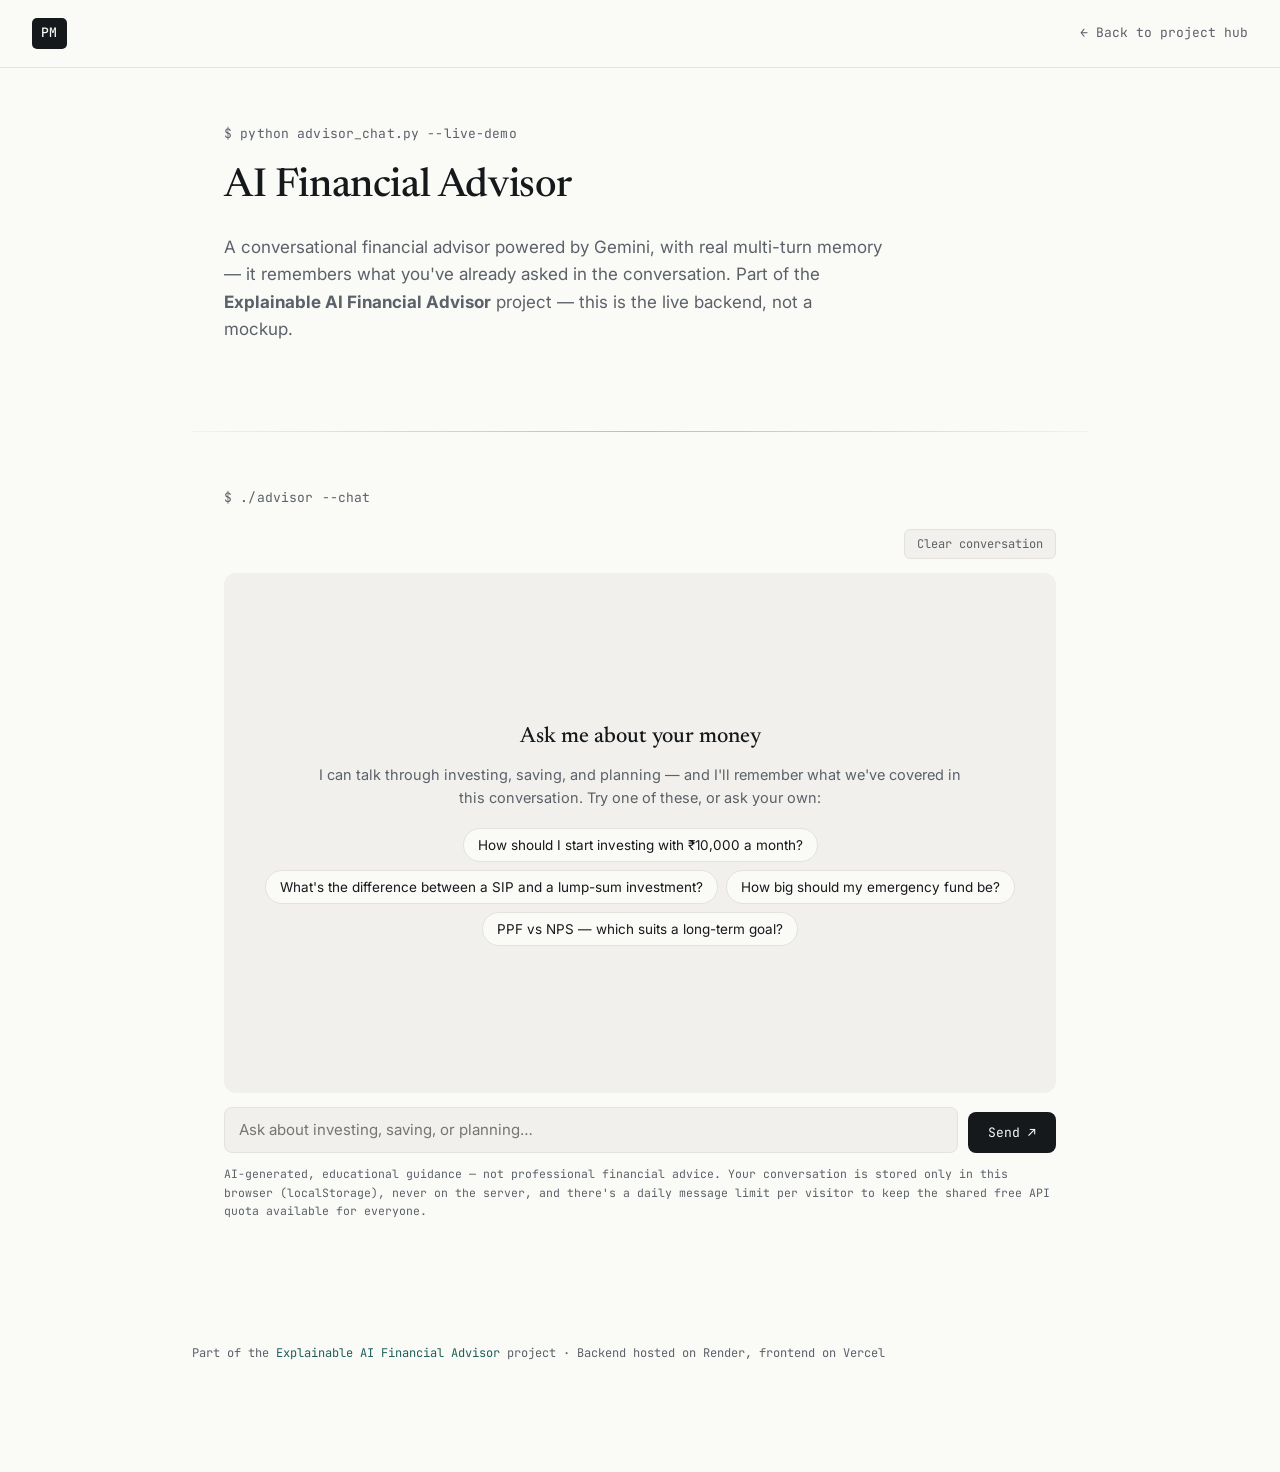
==== chatbot.html @ de6488a3 "Added frontend for Chatbot" ====
<!DOCTYPE html>
<html lang="en">
<head>
<meta charset="UTF-8" />
<meta name="viewport" content="width=device-width, initial-scale=1.0" />
<title>AI Financial Advisor — Piyush Mhatre</title>
<meta name="description" content="Live demo: a Gemini-powered financial advisor chatbot with multi-turn memory. Part of the Explainable AI Financial Advisor project." />
<link rel="icon" href="data:,">
<link rel="preconnect" href="https://fonts.googleapis.com">
<link rel="preconnect" href="https://fonts.gstatic.com" crossorigin>
<link href="https://fonts.googleapis.com/css2?family=Newsreader:ital,opsz,wght@0,6..72,400;0,6..72,500;0,6..72,600;1,6..72,400&family=Inter:wght@400;500;600&family=JetBrains+Mono:wght@400;500&display=swap" rel="stylesheet">
<link rel="stylesheet" href="styles.css" />
<link rel="stylesheet" href="chatbot.css" />
<script src="warmup.js"></script>
</head>
<body>

<header class="site-header">
  <a href="index.html#top" class="site-logo"><span>PM</span></a>
  <nav class="site-nav">
    <a href="project.html">← Back to project hub</a>
  </nav>
</header>

<main class="page chat-page">

  <section class="hero-section" style="padding-top: 56px;">
    <p class="terminal-line terminal-label">$ python advisor_chat.py --live-demo</p>
    <h1 class="hero-headline" style="font-size: clamp(28px, 4.5vw, 40px);">AI Financial Advisor</h1>
    <p class="hero-intro">
      A conversational financial advisor powered by Gemini, with real multi-turn
      memory — it remembers what you've already asked in the conversation. Part of
      the <strong>Explainable AI Financial Advisor</strong> project — this is the live
      backend, not a mockup.
    </p>
  </section>

  <hr class="divider" />

  <section class="content-section chat-section">
    <p class="terminal-line terminal-label">$ ./advisor --chat</p>

    <div class="chat-status-row">
      <p id="chat-usage" class="chat-usage" aria-live="polite"></p>
      <button type="button" id="chat-clear" class="chat-chip">Clear conversation</button>
    </div>

    <div id="chat-window" class="chat-window" role="log" aria-live="polite" aria-label="Conversation with the AI financial advisor"></div>

    <form id="chat-form" class="chat-form" autocomplete="off">
      <textarea id="chat-input" class="chat-input" rows="1" maxlength="2000"
        placeholder="Ask about investing, saving, or planning…" aria-label="Your message"></textarea>
      <button type="submit" id="chat-send" class="chat-send">Send ↗</button>
    </form>

    <p class="chat-disclaimer">
      AI-generated, educational guidance — not professional financial advice.
      Your conversation is stored only in this browser (localStorage), never on the
      server, and there's a daily message limit per visitor to keep the shared free
      API quota available for everyone.
    </p>
  </section>

</main>

<footer class="site-footer">
  <div class="page">
    <p class="footer-meta">
      Part of the <a href="project.html">Explainable AI Financial Advisor</a> project · Backend hosted on Render, frontend on Vercel
    </p>
  </div>
</footer>

<script src="chatbot.js"></script>

<!-- Vercel Web Analytics -->
<script>
  window.va = window.va || function () {
    (window.vaq = window.vaq || []).push(arguments);
  };
</script>
<script defer src="/_vercel/insights/script.js"></script>
</body>
</html>
---- styles.css ----
/* =====================================================================
   DESIGN TOKENS
   ===================================================================== */
:root {
  /* Colors */
  --color-paper: #FAFAF7;      /* page background */
  --color-ink: #16191C;        /* primary text */
  --color-muted: #5B6169;      /* secondary text — dates, labels, captions */
  --color-accent: #1F5F5B;     /* the one accent color — links, cursor, hover states */
  --color-hairline: #E4E2DC;   /* thin divider lines */
  --color-tag-background: #F1F0EC; /* background behind every skill/tech tag pill */

  /* Skill-tag text colors — one per category */
  --color-tag-language: #2551C9;
  --color-tag-backend: #1F7A4D;
  --color-tag-database: #7C3AED;
  --color-tag-ai: #C2540A;
  --color-tag-core: #A8324D;
  --color-tag-tools: #55606B;

  /* Fonts */
  --font-serif: "Newsreader", Georgia, serif;              /* headings */
  --font-sans: "Inter", -apple-system, BlinkMacSystemFont, sans-serif; /* body text */
  --font-mono: "JetBrains Mono", ui-monospace, monospace;  /* tags, terminal lines, dates */

  /* Layout */
  --content-width: 960px;   /* width of the centered column used by every section */
  --prose-width: 660px;     /* narrower width used just for paragraphs, for comfortable reading */
}

* { box-sizing: border-box; }

/* =====================================================================
   BASE / RESET
   ===================================================================== */
html {
  scroll-behavior: smooth;
  overflow-x: hidden; /* guarantees no horizontal scrollbar can ever appear */
  scrollbar-width: thin;                          /* Firefox scrollbar */
  scrollbar-color: var(--color-hairline) var(--color-paper);
}
@media (prefers-reduced-motion: reduce) {
  html { scroll-behavior: auto; }
}

/* Custom scrollbar for Chrome / Edge / Safari, to match the site palette
   instead of the browser's default grey scrollbar. */
::-webkit-scrollbar { width: 10px; }
::-webkit-scrollbar-track { background: var(--color-paper); }
::-webkit-scrollbar-thumb { background: var(--color-hairline); border-radius: 6px; }
::-webkit-scrollbar-thumb:hover { background: var(--color-accent); }

body {
  margin: 0;
  background: var(--color-paper);
  color: var(--color-ink);
  font-family: var(--font-sans);
  font-size: 16px;
  line-height: 1.6;
  -webkit-font-smoothing: antialiased;
}

a {
  color: var(--color-accent);
  text-decoration: none;
  border-bottom: 1px solid transparent;
  transition: border-color 150ms ease;
}
a:hover, a:focus-visible {
  border-bottom-color: var(--color-accent);
}
a:focus-visible {
  outline: 2px solid var(--color-accent);
  outline-offset: 3px;
  border-radius: 2px;
}

/* Shared centered column — every section's content sits inside one of these */
.page {
  max-width: var(--content-width);
  margin: 0 auto;
  padding: 0 32px;
}

@media (max-width: 640px) {
  .page { padding: 0 20px; }
}

/* =====================================================================
   SITE HEADER (the sticky top bar with the "PM" logo and nav links)
   ===================================================================== */
.site-header {
  position: sticky;
  top: 0;
  z-index: 10;
  display: flex;
  align-items: center;
  justify-content: space-between;
  padding: 18px 32px;
  background: rgba(250, 250, 247, 0.88); /* semi-transparent so the animation blurs through it */
  backdrop-filter: blur(6px);
  border-bottom: 1px solid var(--color-hairline);
  flex-wrap: wrap;
  gap: 10px;
}

.site-logo {
  border: none;
  display: inline-flex;
}
.site-logo span {
  font-family: var(--font-mono);
  font-weight: 500;
  font-size: 13px;
  letter-spacing: 0.02em;
  color: var(--color-paper);
  background: var(--color-ink);
  padding: 5px 9px;
  border-radius: 5px;
  transition: background 150ms ease;
}
.site-logo:hover span { background: var(--color-accent); }

.site-nav {
  display: flex;
  flex-wrap: wrap;
}
.site-nav a {
  font-family: var(--font-mono);
  font-size: 13px;
  color: var(--color-muted);
  border: none;
  margin-left: 22px;
}
.site-nav a:first-child { margin-left: 0; }
.site-nav a:hover { color: var(--color-ink); border-bottom-color: var(--color-ink); }

@media (max-width: 640px) {
  .site-header { padding: 14px 20px; }
}

/* =====================================================================
   ANIMATED CONTENT REGION
   This wrapper holds everything between the header and the footer.
   `position: relative` makes it the positioning anchor for the dot-wave
   canvas inside it (see .dot-wave below and script.js). Because the
   canvas is sized to THIS element rather than the browser viewport, the
   animation naturally starts right after the header and ends exactly
   where this wrapper ends — i.e. right before the footer.
   ===================================================================== */
.animated-content {
  position: relative;
}

.dot-wave {
  position: absolute;
  inset: 0;
  pointer-events: none;
  z-index: -1;
}

/* =====================================================================
   TERMINAL-LINE MOTIF
   The small "$ cat about.md" style lines at the top of every section,
   plus the "~/piyush $ whoami_" line in the hero. Two ways this is used:
     1. Hero version — built from separate spans so each part can have
        its own color: .terminal-user / .terminal-separator /
        .terminal-command / .terminal-cursor
     2. Section-label version — just add .terminal-label to a
        .terminal-line and put the plain text straight inside it
        (e.g. "$ cat about.md"), no spans needed.
   ===================================================================== */
.terminal-line {
  font-family: var(--font-mono);
  font-size: 13px;
  letter-spacing: 0.01em;
  margin: 0 0 20px 0;
}
.terminal-label {
  color: var(--color-muted);
}
.terminal-user {
  color: var(--color-muted);
}
.terminal-separator {
  color: var(--color-accent);
  font-weight: 500;
}
.terminal-command {
  color: var(--color-ink);
}
.terminal-cursor {
  color: var(--color-accent);
  animation: cursor-blink 1.1s step-end infinite;
}
@keyframes cursor-blink {
  0%, 45% { opacity: 1; }
  50%, 100% { opacity: 0; }
}
@media (prefers-reduced-motion: reduce) {
  .terminal-cursor { animation: none; opacity: 1; }
}

/* A thin gradient divider line between sections (fades grey → accent → grey) */
.divider {
  border: none;
  height: 1px;
  max-width: var(--content-width);
  margin: 0 auto;
  background: linear-gradient(90deg, var(--color-hairline) 0%, var(--color-accent) 50%, var(--color-hairline) 100%);
  opacity: 0.35;
}

/* =====================================================================
   HERO SECTION (name, headline, intro paragraph, social links)
   ===================================================================== */
.hero-section {
  max-width: var(--content-width);
  margin: 0 auto;
  padding: 96px 32px 56px 32px;
  border-radius: 16px;
  transition: background-color 500ms ease, backdrop-filter 500ms ease, box-shadow 500ms ease;
}
/* On hover (or keyboard focus inside it), the section becomes a solid
   "card" over the dot-wave animation so the text is easy to read instead
   of competing with the moving background. Fades back to fully
   transparent the moment the pointer/focus leaves. */
.hero-section:hover,
.hero-section:focus-within {
  background-color: rgba(250, 250, 247, 0.95);
  backdrop-filter: blur(3px);
  box-shadow: 0 1px 32px rgba(22, 25, 28, 0.05);
}
.hero-headline {
  font-family: var(--font-serif);
  font-weight: 500;
  font-size: clamp(34px, 5.5vw, 56px);
  line-height: 1.14;
  margin: 0 0 24px 0;
  color: var(--color-ink);
  letter-spacing: -0.01em;
}
.hero-intro {
  font-size: 17px;
  color: var(--color-muted);
  max-width: var(--prose-width);
  margin: 0 0 32px 0;
}
.hero-social {
  display: flex;
  gap: 24px;
  flex-wrap: wrap;
}
.hero-social a {
  font-family: var(--font-mono);
  font-size: 13px;
}

@media (max-width: 640px) {
  .hero-section { padding: 64px 20px 40px 20px; }
  .hero-social { gap: 16px; }
}

/* =====================================================================
   GENERIC CONTENT SECTIONS (About, Skills, Projects, Experience)
   Each is a <section class="content-section"> whose inner content sits
   at the same --content-width as everything else.
   ===================================================================== */
.content-section {
  max-width: var(--content-width);
  margin: 0 auto;
  padding: 56px 32px;
  border-radius: 16px;
  transition: background-color 500ms ease, backdrop-filter 500ms ease, box-shadow 500ms ease;
}
/* Same "becomes a readable card on hover/focus" treatment as the hero —
   applies to the whole About / Skills / Projects / Experience section. */
.content-section:hover,
.content-section:focus-within {
  background-color: rgba(250, 250, 247, 0.95);
  backdrop-filter: blur(3px);
  box-shadow: 0 1px 32px rgba(22, 25, 28, 0.05);
}
@media (max-width: 640px) {
  .content-section { padding: 40px 20px; }
}

.section-text {
  font-size: 16px;
  max-width: var(--prose-width);
  margin: 0 0 18px 0;
  color: var(--color-ink);
}

/* =====================================================================
   SKILLS
   .skill-category = one group (Languages, Web/Backend, Database...)
   .skill-category-name = the small grey uppercase label above the tags
   ===================================================================== */
.skill-category {
  margin-bottom: 22px;
}
.skill-category-name {
  display: block;
  font-family: var(--font-mono);
  font-size: 12px;
  color: var(--color-muted);
  margin-bottom: 10px;
  text-transform: uppercase;
  letter-spacing: 0.04em;
}

/* =====================================================================
   SKILL / TECH TAGS
   The small colored-rectangle pills, styled after LeetCode's topic tags.
   Used in two places: the Skills section, and inside every project card.
   .tag-row     = the flex-wrap row that holds a group of pills
   .skill-tag   = shared pill shape/padding/background
   .skill-tag-* = text color per category (see --color-tag-* variables above)
   ===================================================================== */
.tag-row {
  display: flex;
  flex-wrap: wrap;
  gap: 8px;
}
.skill-tag {
  font-family: var(--font-mono);
  font-size: 12.5px;
  padding: 4px 10px;
  border-radius: 6px;
  background: var(--color-tag-background);
  white-space: nowrap;
  transition: background 150ms ease;
}
.project-card:hover .skill-tag,
#skills .skill-tag:hover {
  background: #ECEBE5;
}
.skill-tag-language { color: var(--color-tag-language); }
.skill-tag-backend  { color: var(--color-tag-backend); }
.skill-tag-database { color: var(--color-tag-database); }
.skill-tag-ai        { color: var(--color-tag-ai); }
.skill-tag-core      { color: var(--color-tag-core); }
.skill-tag-tools     { color: var(--color-tag-tools); }

/* =====================================================================
   PROJECT CARDS
   On hover: faint accent tint, nudges right 2px, thin accent bar fades
   in on the left edge (the ::before pseudo-element below).
   ===================================================================== */
.project-card {
  padding: 28px 20px;
  margin: 0 -20px;
  border-top: 1px solid var(--color-hairline);
  border-radius: 8px;
  transition: background-color 500ms ease, backdrop-filter 500ms ease, transform 200ms ease, box-shadow 500ms ease;
  position: relative;
}
.project-card:first-of-type { border-top: none; padding-top: 8px; }
.project-card::before {
  /* the thin accent-colored bar on the left edge, hidden until hover */
  content: "";
  position: absolute;
  left: 0;
  top: 28px;
  bottom: 28px;
  width: 2px;
  background: var(--color-accent);
  border-radius: 2px;
  opacity: 0;
  transition: opacity 200ms ease;
}
.project-card:first-of-type::before { top: 8px; }
/* Hovering (or tabbing into) a specific card lifts IT above the dot-wave
   with its own solid backdrop — readable on its own, independent of
   whether the rest of the Projects section is also currently hovered. */
.project-card:hover,
.project-card:focus-within {
  background-color: rgba(250, 250, 247, 0.97);
  backdrop-filter: blur(3px);
  box-shadow: 0 1px 20px rgba(22, 25, 28, 0.06);
  transform: translateX(2px);
}
.project-card:hover::before,
.project-card:focus-within::before {
  opacity: 0.5;
}

.project-meta {
  /* "YEAR 4 · PUBLISHED — IEEE CONIT 2025" line above each title */
  font-family: var(--font-mono);
  font-size: 11.5px;
  color: var(--color-muted);
  letter-spacing: 0.04em;
  margin: 0 0 8px 0;
}
.project-title {
  font-family: var(--font-serif);
  font-size: 24px;
  font-weight: 500;
  margin: 0 0 12px 0;
}
.project-description {
  color: var(--color-ink);
  font-size: 15.5px;
  max-width: var(--prose-width);
  margin: 0 0 16px 0;
}
.project-links {
  /* row holding "View on GitHub ↗" and the "Live demo coming soon" note */
  margin-top: 16px;
  display: flex;
  align-items: center;
  gap: 16px;
  flex-wrap: wrap;
}
.project-links a {
  font-family: var(--font-mono);
  font-size: 13px;
}
.project-note {
  font-family: var(--font-mono);
  font-size: 12px;
  color: var(--color-muted);
  font-style: italic;
}

/* =====================================================================
   EXPERIENCE
   .experience-header = the top row (company + role on the left,
   dates on the right, laid out with space-between)
   ===================================================================== */
.experience-header {
  display: flex;
  justify-content: space-between;
  align-items: baseline;
  gap: 16px;
  flex-wrap: wrap;
  margin-bottom: 12px;
}
.experience-company {
  font-family: var(--font-serif);
  font-size: 20px;
  font-weight: 500;
  margin: 0;
}
.experience-role {
  font-size: 14px;
  color: var(--color-muted);
  margin: 4px 0 0 0;
}
.experience-date {
  font-family: var(--font-mono);
  font-size: 12.5px;
  color: var(--color-muted);
  white-space: nowrap;
}
.experience-summary {
  font-size: 15px;
  color: var(--color-ink);
  max-width: var(--prose-width);
}

@media (max-width: 640px) {
  .experience-header { flex-direction: column; align-items: flex-start; }
}

/* =====================================================================
   SITE FOOTER (contact section — lives outside .animated-content)
   ===================================================================== */
.site-footer {
  padding: 56px 0 96px 0;
}
.footer-title {
  font-family: var(--font-serif);
  font-weight: 500;
  font-size: 34px;
  margin: 0 0 24px 0;
}
.footer-links {
  display: flex;
  gap: 24px;
  flex-wrap: wrap;
  margin-bottom: 32px;
}
.footer-links a {
  font-family: var(--font-mono);
  font-size: 14px;
}
.footer-meta {
  font-family: var(--font-mono);
  font-size: 12px;
  color: var(--color-muted);
}

/* =====================================================================
   SCROLL-REVEAL ANIMATION
   Any element with class="reveal" starts invisible/shifted down; script.js
   uses an IntersectionObserver to add "reveal-visible" the first time it
   scrolls into view, which triggers this fade+rise transition.
   ===================================================================== */
.reveal {
  opacity: 0;
  transform: translateY(10px);
  transition: opacity 500ms ease, transform 500ms ease;
}
.reveal-visible {
  opacity: 1;
  transform: translateY(0);
}
@media (prefers-reduced-motion: reduce) {
  .reveal {
    opacity: 1;
    transform: none;
    transition: none;
  }
}
---- chatbot.css ----
/* =====================================================================
   CHATBOT PAGE — extra styles on top of the portfolio's styles.css.
   Reuses the same design tokens (--color-*, --font-*) and the same
   chip-button pattern as gold.css / finplan.css.
   ===================================================================== */

/* ===== STATUS ROW (remaining messages + clear button) ===== */
.chat-status-row {
  display: flex;
  align-items: center;
  justify-content: space-between;
  flex-wrap: wrap;
  gap: 10px;
  margin-bottom: 14px;
}
.chat-usage {
  font-family: var(--font-mono);
  font-size: 12px;
  color: var(--color-muted);
  margin: 0;
  min-height: 1.2em;
}
.chat-chip {
  font-family: var(--font-mono);
  font-size: 12px;
  color: var(--color-muted);
  background: var(--color-tag-background);
  border: 1px solid var(--color-hairline);
  border-radius: 6px;
  padding: 6px 12px;
  cursor: pointer;
  transition: background 150ms ease, color 150ms ease, border-color 150ms ease;
  white-space: nowrap;
}
.chat-chip:hover {
  border-color: var(--color-accent);
  color: var(--color-ink);
}
.chat-chip:disabled {
  opacity: 0.5;
  cursor: not-allowed;
}

/* ===== CHAT WINDOW ===== */
.chat-window {
  display: flex;
  flex-direction: column;
  gap: 14px;
  height: 520px;
  overflow-y: auto;
  background: var(--color-tag-background);
  border-radius: 12px;
  padding: 20px;
}

.chat-msg {
  max-width: 82%;
  padding: 12px 16px;
  border-radius: 12px;
  font-size: 15px;
  line-height: 1.65;
  overflow-wrap: anywhere;
}
.chat-msg-user {
  align-self: flex-end;
  background: var(--color-ink);
  color: var(--color-paper);
  border-bottom-right-radius: 4px;
  white-space: pre-wrap;
}
.chat-msg-assistant {
  align-self: flex-start;
  background: var(--color-paper);
  color: var(--color-ink);
  border: 1px solid var(--color-hairline);
  border-bottom-left-radius: 4px;
}
.chat-msg-assistant p { margin: 0; }
.chat-msg-assistant p + p,
.chat-msg-assistant p + ul,
.chat-msg-assistant ul + p { margin-top: 10px; }
.chat-msg-assistant ul {
  margin: 0;
  padding-left: 20px;
}
.chat-msg-assistant li + li { margin-top: 4px; }

/* Small centered system lines: errors, "limit reached", etc. — never
   saved to the stored conversation. */
.chat-note {
  align-self: center;
  font-family: var(--font-mono);
  font-size: 12px;
  color: var(--color-muted);
  text-align: center;
  max-width: 90%;
}
.chat-note.is-error { color: #A8324D; }

/* ===== EMPTY STATE (greeting + suggested prompts) ===== */
.chat-empty {
  margin: auto 0;
  text-align: center;
  padding: 8px;
}
.chat-empty-title {
  font-family: var(--font-serif);
  font-size: 22px;
  font-weight: 500;
  margin: 0 0 8px 0;
  color: var(--color-ink);
}
.chat-empty-text {
  font-size: 14.5px;
  color: var(--color-muted);
  max-width: var(--prose-width);
  margin: 0 auto 18px auto;
}
.chat-suggestions {
  display: flex;
  flex-wrap: wrap;
  justify-content: center;
  gap: 8px;
}
.chat-suggestion {
  font-family: var(--font-sans);
  font-size: 13.5px;
  color: var(--color-ink);
  background: var(--color-paper);
  border: 1px solid var(--color-hairline);
  border-radius: 999px;
  padding: 8px 14px;
  cursor: pointer;
  text-align: left;
  transition: border-color 150ms ease, color 150ms ease;
}
.chat-suggestion:hover {
  border-color: var(--color-accent);
  color: var(--color-accent);
}

/* ===== TYPING INDICATOR ===== */
.chat-typing {
  display: inline-flex;
  align-items: center;
  gap: 5px;
}
.chat-typing-dot {
  width: 6px;
  height: 6px;
  border-radius: 50%;
  background: var(--color-muted);
  animation: chat-dot-bounce 1.2s ease-in-out infinite;
}
.chat-typing-dot:nth-child(2) { animation-delay: 0.15s; }
.chat-typing-dot:nth-child(3) { animation-delay: 0.3s; }
.chat-typing-label {
  margin-left: 6px;
  font-family: var(--font-mono);
  font-size: 12px;
  color: var(--color-muted);
}
@keyframes chat-dot-bounce {
  0%, 60%, 100% { opacity: 0.3; transform: translateY(0); }
  30% { opacity: 1; transform: translateY(-3px); }
}
@media (prefers-reduced-motion: reduce) {
  .chat-typing-dot { animation: none; opacity: 0.7; }
}

/* ===== INPUT ROW ===== */
.chat-form {
  display: flex;
  align-items: flex-end;
  gap: 10px;
  margin-top: 14px;
}
.chat-input {
  flex: 1;
  font-family: var(--font-sans);
  font-size: 15px;
  line-height: 1.5;
  color: var(--color-ink);
  background: var(--color-tag-background);
  border: 1px solid var(--color-hairline);
  border-radius: 8px;
  padding: 11px 14px;
  resize: none;
  max-height: 160px;
  transition: border-color 150ms ease, background 150ms ease;
}
.chat-input:focus {
  outline: none;
  border-color: var(--color-accent);
  background: var(--color-paper);
}
.chat-input:disabled {
  opacity: 0.6;
  cursor: not-allowed;
}
.chat-send {
  font-family: var(--font-mono);
  font-size: 13px;
  color: var(--color-paper);
  background: var(--color-ink);
  border: none;
  border-radius: 8px;
  padding: 12px 20px;
  cursor: pointer;
  transition: background 150ms ease;
}
.chat-send:hover { background: var(--color-accent); }
.chat-send:disabled { opacity: 0.5; cursor: not-allowed; }

.chat-disclaimer {
  font-family: var(--font-mono);
  font-size: 11.5px;
  color: var(--color-muted);
  margin: 12px 0 0 0;
  max-width: var(--content-width);
}

@media (max-width: 640px) {
  .chat-window { height: 420px; padding: 14px; }
  .chat-msg { max-width: 92%; }
}
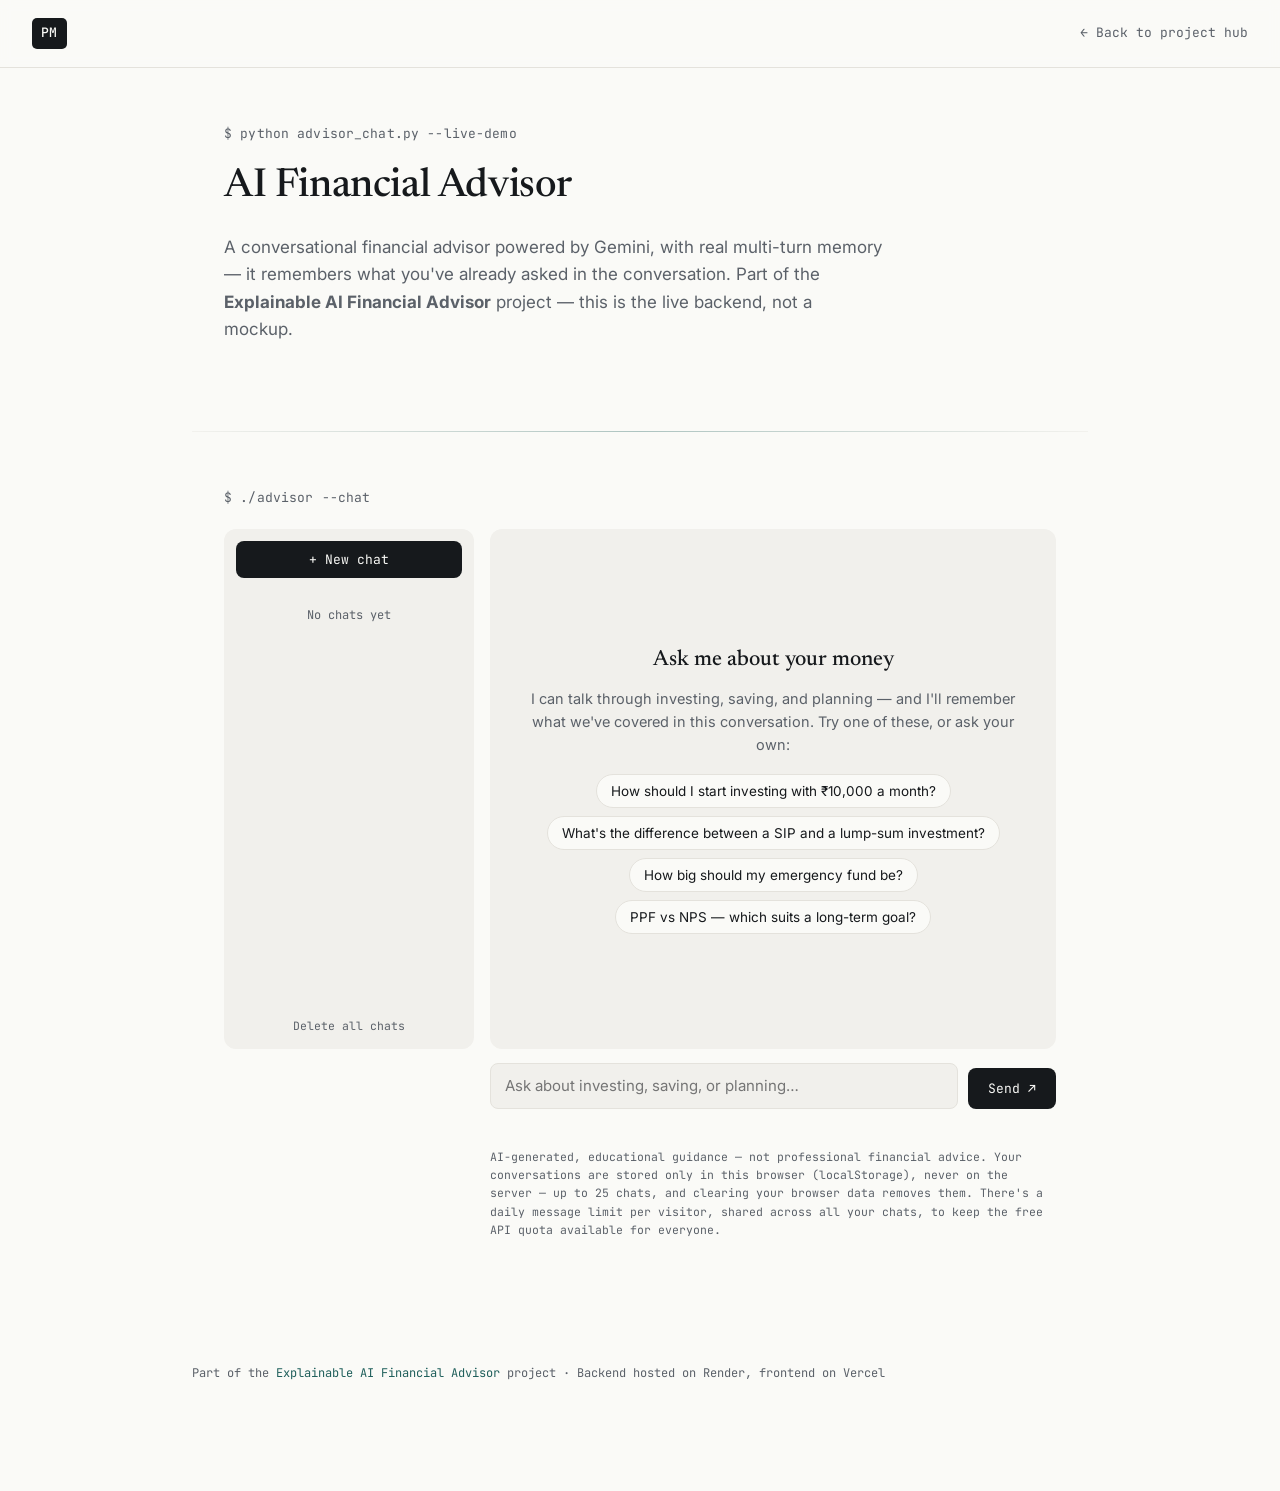
==== commit 00031a1e: "Made changes for Chatbot html for chats" ====
--- a/chatbot.html
+++ b/chatbot.html
@@ -40,25 +40,38 @@
   <section class="content-section chat-section">
     <p class="terminal-line terminal-label">$ ./advisor --chat</p>
 
-    <div class="chat-status-row">
-      <p id="chat-usage" class="chat-usage" aria-live="polite"></p>
-      <button type="button" id="chat-clear" class="chat-chip">Clear conversation</button>
+    <button type="button" id="chat-sidebar-toggle" class="chat-chip chat-sidebar-toggle" aria-expanded="false" aria-controls="chat-sidebar">☰ Chats</button>
+
+    <div id="chat-layout" class="chat-layout">
+
+      <!-- SIDEBAR: separate conversations -->
+      <aside id="chat-sidebar" class="chat-sidebar" aria-label="Your conversations">
+        <button type="button" id="chat-new" class="chat-new">+ New chat</button>
+        <ul id="chat-list" class="chat-list"></ul>
+        <button type="button" id="chat-delete-all" class="chat-link">Delete all chats</button>
+      </aside>
+
+      <!-- MAIN: active conversation -->
+      <div class="chat-main">
+        <div id="chat-window" class="chat-window" role="log" aria-live="polite" aria-label="Conversation with the AI financial advisor"></div>
+
+        <form id="chat-form" class="chat-form" autocomplete="off">
+          <textarea id="chat-input" class="chat-input" rows="1" maxlength="2000"
+            placeholder="Ask about investing, saving, or planning…" aria-label="Your message"></textarea>
+          <button type="submit" id="chat-send" class="chat-send">Send ↗</button>
+        </form>
+
+        <p id="chat-usage" class="chat-usage" aria-live="polite"></p>
+        <p class="chat-disclaimer">
+          AI-generated, educational guidance — not professional financial advice.
+          Your conversations are stored only in this browser (localStorage), never on the
+          server — up to 25 chats, and clearing your browser data removes them. There's a
+          daily message limit per visitor, shared across all your chats, to keep the free
+          API quota available for everyone.
+        </p>
+      </div>
+
     </div>
-
-    <div id="chat-window" class="chat-window" role="log" aria-live="polite" aria-label="Conversation with the AI financial advisor"></div>
-
-    <form id="chat-form" class="chat-form" autocomplete="off">
-      <textarea id="chat-input" class="chat-input" rows="1" maxlength="2000"
-        placeholder="Ask about investing, saving, or planning…" aria-label="Your message"></textarea>
-      <button type="submit" id="chat-send" class="chat-send">Send ↗</button>
-    </form>
-
-    <p class="chat-disclaimer">
-      AI-generated, educational guidance — not professional financial advice.
-      Your conversation is stored only in this browser (localStorage), never on the
-      server, and there's a daily message limit per visitor to keep the shared free
-      API quota available for everyone.
-    </p>
   </section>
 
 </main>
@@ -81,4 +94,4 @@
 </script>
 <script defer src="/_vercel/insights/script.js"></script>
 </body>
-</html>
+</html>
--- a/chatbot.css
+++ b/chatbot.css
@@ -4,20 +4,12 @@
    chip-button pattern as gold.css / finplan.css.
    ===================================================================== */
 
-/* ===== STATUS ROW (remaining messages + clear button) ===== */
-.chat-status-row {
-  display: flex;
-  align-items: center;
-  justify-content: space-between;
-  flex-wrap: wrap;
-  gap: 10px;
-  margin-bottom: 14px;
-}
+/* ===== SHARED SMALL PIECES ===== */
 .chat-usage {
   font-family: var(--font-mono);
   font-size: 12px;
   color: var(--color-muted);
-  margin: 0;
+  margin: 12px 0 0 0;
   min-height: 1.2em;
 }
 .chat-chip {
@@ -40,6 +32,155 @@
   opacity: 0.5;
   cursor: not-allowed;
 }
+
+/* ===== LAYOUT: conversation list on the left, active chat on the right =====
+   The sidebar is given the same fixed height as the chat window so the two
+   columns line up; the list inside it scrolls on its own. */
+.chat-layout {
+  display: grid;
+  grid-template-columns: 250px minmax(0, 1fr);
+  gap: 16px;
+  align-items: start;
+}
+.chat-main { min-width: 0; }
+
+/* Only shown on narrow screens, where the sidebar is collapsed by default */
+.chat-sidebar-toggle {
+  display: none;
+  margin-bottom: 14px;
+}
+
+/* ===== SIDEBAR ===== */
+.chat-sidebar {
+  display: flex;
+  flex-direction: column;
+  gap: 10px;
+  height: 520px;
+  background: var(--color-tag-background);
+  border-radius: 12px;
+  padding: 12px;
+  min-height: 0;
+}
+.chat-new {
+  font-family: var(--font-mono);
+  font-size: 13px;
+  color: var(--color-paper);
+  background: var(--color-ink);
+  border: none;
+  border-radius: 8px;
+  padding: 10px 14px;
+  cursor: pointer;
+  transition: background 150ms ease;
+}
+.chat-new:hover { background: var(--color-accent); }
+.chat-new:disabled { opacity: 0.5; cursor: not-allowed; }
+
+.chat-list {
+  flex: 1;
+  min-height: 0;
+  overflow-y: auto;
+  list-style: none;
+  margin: 0;
+  padding: 0;
+  display: flex;
+  flex-direction: column;
+  gap: 4px;
+}
+.chat-list-empty {
+  font-family: var(--font-mono);
+  font-size: 12px;
+  color: var(--color-muted);
+  text-align: center;
+  padding: 18px 8px;
+}
+
+.chat-item {
+  display: flex;
+  align-items: center;
+  gap: 2px;
+  border: 1px solid transparent;
+  border-radius: 8px;
+  padding-right: 4px;
+  transition: background 150ms ease, border-color 150ms ease;
+}
+.chat-item:hover { background: #ECEBE5; }
+.chat-item.is-active {
+  background: var(--color-paper);
+  border-color: var(--color-hairline);
+}
+.chat-item-title {
+  flex: 1;
+  min-width: 0;
+  text-align: left;
+  font-family: var(--font-sans);
+  font-size: 14px;
+  color: var(--color-ink);
+  background: none;
+  border: none;
+  padding: 9px 10px;
+  cursor: pointer;
+  white-space: nowrap;
+  overflow: hidden;
+  text-overflow: ellipsis;
+}
+.chat-item-actions {
+  display: flex;
+  opacity: 0;
+  transition: opacity 150ms ease;
+}
+.chat-item:hover .chat-item-actions,
+.chat-item:focus-within .chat-item-actions,
+.chat-item.is-active .chat-item-actions { opacity: 1; }
+/* Touch screens have no hover, so the actions must always be reachable */
+@media (hover: none) {
+  .chat-item-actions { opacity: 1; }
+}
+.chat-item-action {
+  font-family: var(--font-mono);
+  font-size: 13px;
+  color: var(--color-muted);
+  background: none;
+  border: none;
+  border-radius: 5px;
+  padding: 6px 7px;
+  cursor: pointer;
+  transition: color 150ms ease, background 150ms ease;
+}
+.chat-item-action:hover { color: var(--color-ink); background: var(--color-hairline); }
+.chat-item-action.is-delete:hover { color: #A8324D; }
+
+.chat-item-rename {
+  flex: 1;
+  min-width: 0;
+  font-family: var(--font-sans);
+  font-size: 14px;
+  color: var(--color-ink);
+  background: var(--color-paper);
+  border: 1px solid var(--color-accent);
+  border-radius: 6px;
+  padding: 8px 10px;
+  margin: 2px 0 2px 2px;
+}
+.chat-item-rename:focus { outline: none; }
+
+.chat-link {
+  font-family: var(--font-mono);
+  font-size: 11.5px;
+  color: var(--color-muted);
+  background: none;
+  border: none;
+  padding: 4px;
+  cursor: pointer;
+  text-align: center;
+}
+.chat-link:hover { color: #A8324D; }
+.chat-link:disabled { opacity: 0.5; cursor: not-allowed; }
+
+/* While a reply is in flight, switching/deleting chats is blocked (a
+   reply arriving into a different chat than it was asked in would be
+   confusing) — the sidebar dims to show that. */
+.chat-sidebar.is-locked .chat-list,
+.chat-sidebar.is-locked .chat-link { opacity: 0.55; pointer-events: none; }
 
 /* ===== CHAT WINDOW ===== */
 .chat-window {
@@ -220,7 +361,13 @@
   max-width: var(--content-width);
 }
 
+@media (max-width: 800px) {
+  .chat-layout { grid-template-columns: 1fr; }
+  .chat-sidebar-toggle { display: inline-block; }
+  .chat-sidebar { display: none; height: 260px; margin-bottom: 14px; }
+  .chat-layout.sidebar-open .chat-sidebar { display: flex; }
+}
 @media (max-width: 640px) {
   .chat-window { height: 420px; padding: 14px; }
   .chat-msg { max-width: 92%; }
-}
+}
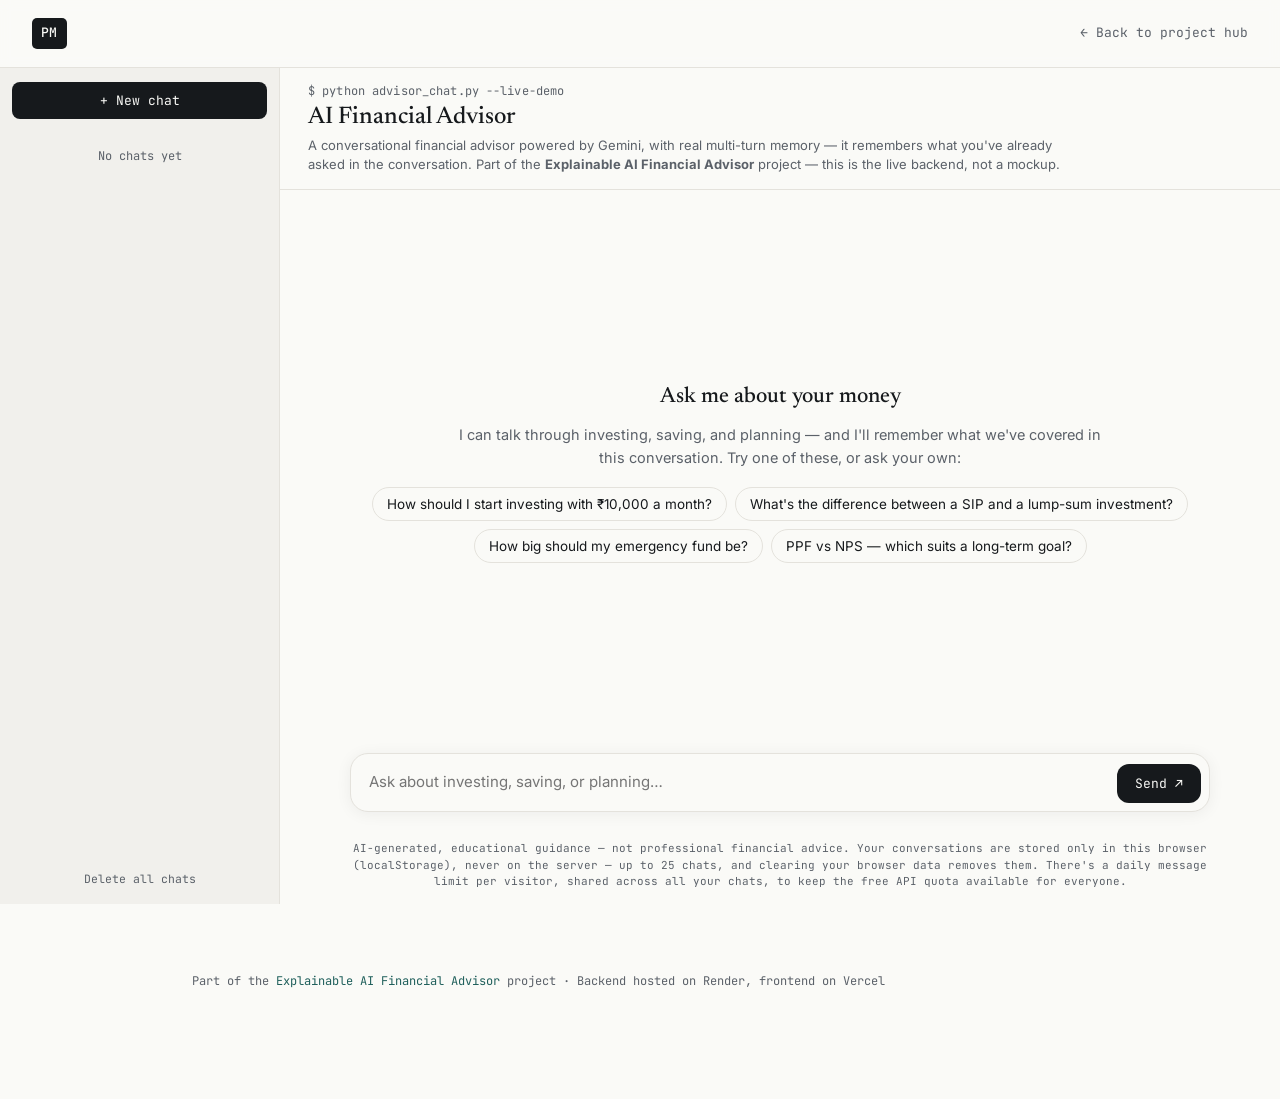
==== commit 4fddfee1: "UI rework Chatbot" ====
--- a/chatbot.html
+++ b/chatbot.html
@@ -22,39 +22,39 @@
   </nav>
 </header>
 
-<main class="page chat-page">
+<main class="chat-page">
 
-  <section class="hero-section" style="padding-top: 56px;">
-    <p class="terminal-line terminal-label">$ python advisor_chat.py --live-demo</p>
-    <h1 class="hero-headline" style="font-size: clamp(28px, 4.5vw, 40px);">AI Financial Advisor</h1>
-    <p class="hero-intro">
-      A conversational financial advisor powered by Gemini, with real multi-turn
-      memory — it remembers what you've already asked in the conversation. Part of
-      the <strong>Explainable AI Financial Advisor</strong> project — this is the live
-      backend, not a mockup.
-    </p>
-  </section>
+  <!-- Full-width app shell: conversation list on the left, chat fills the rest.
+       IDs/classes below are what chatbot.js hooks into — keep them as-is. -->
+  <div id="chat-layout" class="chat-layout chat-app">
 
-  <hr class="divider" />
+    <!-- SIDEBAR: separate conversations -->
+    <aside id="chat-sidebar" class="chat-sidebar" aria-label="Your conversations">
+      <button type="button" id="chat-new" class="chat-new">+ New chat</button>
+      <ul id="chat-list" class="chat-list"></ul>
+      <button type="button" id="chat-delete-all" class="chat-link">Delete all chats</button>
+    </aside>
 
-  <section class="content-section chat-section">
-    <p class="terminal-line terminal-label">$ ./advisor --chat</p>
+    <!-- MAIN: active conversation -->
+    <div class="chat-main">
 
-    <button type="button" id="chat-sidebar-toggle" class="chat-chip chat-sidebar-toggle" aria-expanded="false" aria-controls="chat-sidebar">☰ Chats</button>
+      <div class="chat-topbar">
+        <button type="button" id="chat-sidebar-toggle" class="chat-chip chat-sidebar-toggle" aria-expanded="false" aria-controls="chat-sidebar">☰ Chats</button>
+        <div class="chat-topbar-text">
+          <p class="terminal-line terminal-label">$ python advisor_chat.py --live-demo</p>
+          <h1 class="chat-title">AI Financial Advisor</h1>
+          <p class="chat-intro">
+            A conversational financial advisor powered by Gemini, with real multi-turn
+            memory — it remembers what you've already asked in the conversation. Part of
+            the <strong>Explainable AI Financial Advisor</strong> project — this is the live
+            backend, not a mockup.
+          </p>
+        </div>
+      </div>
 
-    <div id="chat-layout" class="chat-layout">
+      <div id="chat-window" class="chat-window" role="log" aria-live="polite" aria-label="Conversation with the AI financial advisor"></div>
 
-      <!-- SIDEBAR: separate conversations -->
-      <aside id="chat-sidebar" class="chat-sidebar" aria-label="Your conversations">
-        <button type="button" id="chat-new" class="chat-new">+ New chat</button>
-        <ul id="chat-list" class="chat-list"></ul>
-        <button type="button" id="chat-delete-all" class="chat-link">Delete all chats</button>
-      </aside>
-
-      <!-- MAIN: active conversation -->
-      <div class="chat-main">
-        <div id="chat-window" class="chat-window" role="log" aria-live="polite" aria-label="Conversation with the AI financial advisor"></div>
-
+      <div class="chat-composer">
         <form id="chat-form" class="chat-form" autocomplete="off">
           <textarea id="chat-input" class="chat-input" rows="1" maxlength="2000"
             placeholder="Ask about investing, saving, or planning…" aria-label="Your message"></textarea>
@@ -72,7 +72,7 @@
       </div>
 
     </div>
-  </section>
+  </div>
 
 </main>
 
--- a/chatbot.css
+++ b/chatbot.css
@@ -33,32 +33,64 @@
   cursor: not-allowed;
 }
 
-/* ===== LAYOUT: conversation list on the left, active chat on the right =====
-   The sidebar is given the same fixed height as the chat window so the two
-   columns line up; the list inside it scrolls on its own. */
+/* ===== PAGE SHELL: full-viewport app, not a centered 960px column =====
+   chatbot.html no longer uses .page / .content-section from styles.css, so
+   the fixed content width and hover-card effect don't apply here. The app
+   fills the screen below the sticky header (64px ≈ its height); the footer
+   sits just below and is reached by scrolling. --chat-column is the reading
+   width of the messages/composer, centered inside the (much wider) chat area. */
+.chat-page { --chat-column: 860px; }
 .chat-layout {
   display: grid;
-  grid-template-columns: 250px minmax(0, 1fr);
-  gap: 16px;
-  align-items: start;
-}
-.chat-main { min-width: 0; }
-
-/* Only shown on narrow screens, where the sidebar is collapsed by default */
-.chat-sidebar-toggle {
-  display: none;
-  margin-bottom: 14px;
-}
+  grid-template-columns: 280px minmax(0, 1fr);
+  height: calc(100dvh - 64px);
+  min-height: 480px;
+  position: relative;
+}
+.chat-main {
+  display: flex;
+  flex-direction: column;
+  min-width: 0;
+  min-height: 0;
+}
+
+/* Slim title strip replaces the old big hero section */
+.chat-topbar {
+  display: flex;
+  align-items: center;
+  gap: 14px;
+  padding: 14px 28px;
+  border-bottom: 1px solid var(--color-hairline);
+}
+.chat-topbar-text { min-width: 0; }
+.chat-topbar .terminal-line { margin: 0 0 2px 0; font-size: 12px; }
+.chat-title {
+  font-family: var(--font-serif);
+  font-weight: 500;
+  font-size: 24px;
+  line-height: 1.2;
+  margin: 0;
+}
+.chat-intro {
+  font-size: 13px;
+  line-height: 1.5;
+  color: var(--color-muted);
+  max-width: 760px;
+  margin: 4px 0 0 0;
+}
+
+/* Only shown on narrow screens, where the sidebar becomes a slide-over */
+.chat-sidebar-toggle { display: none; flex-shrink: 0; }
 
 /* ===== SIDEBAR ===== */
 .chat-sidebar {
   display: flex;
   flex-direction: column;
   gap: 10px;
-  height: 520px;
+  height: 100%;
   background: var(--color-tag-background);
-  border-radius: 12px;
-  padding: 12px;
+  border-right: 1px solid var(--color-hairline);
+  padding: 14px 12px;
   min-height: 0;
 }
 .chat-new {
@@ -182,49 +214,53 @@
 .chat-sidebar.is-locked .chat-list,
 .chat-sidebar.is-locked .chat-link { opacity: 0.55; pointer-events: none; }
 
-/* ===== CHAT WINDOW ===== */
+/* ===== CHAT WINDOW =====
+   The scroll area spans the full width; side padding centers the messages
+   in a --chat-column-wide track, so wide screens get breathing room instead
+   of edge-to-edge text. Assistant replies sit directly on the page (no box);
+   only your own messages get a bubble. */
 .chat-window {
+  flex: 1;
+  min-height: 0;
   display: flex;
   flex-direction: column;
-  gap: 14px;
-  height: 520px;
+  gap: 24px;
   overflow-y: auto;
-  background: var(--color-tag-background);
-  border-radius: 12px;
-  padding: 20px;
+  padding: 28px max(20px, calc((100% - var(--chat-column)) / 2));
 }
 
 .chat-msg {
-  max-width: 82%;
-  padding: 12px 16px;
-  border-radius: 12px;
-  font-size: 15px;
-  line-height: 1.65;
+  max-width: 100%;
+  font-size: 15.5px;
+  line-height: 1.7;
   overflow-wrap: anywhere;
 }
 .chat-msg-user {
   align-self: flex-end;
-  background: var(--color-ink);
-  color: var(--color-paper);
-  border-bottom-right-radius: 4px;
+  max-width: 75%;
+  padding: 12px 18px;
+  background: var(--color-tag-background);
+  color: var(--color-ink);
+  border: 1px solid var(--color-hairline);
+  border-radius: 18px;
+  border-bottom-right-radius: 6px;
   white-space: pre-wrap;
 }
 .chat-msg-assistant {
-  align-self: flex-start;
-  background: var(--color-paper);
-  color: var(--color-ink);
-  border: 1px solid var(--color-hairline);
-  border-bottom-left-radius: 4px;
+  align-self: stretch;
+  padding: 0 4px;
+  background: none;
+  color: var(--color-ink);
 }
 .chat-msg-assistant p { margin: 0; }
 .chat-msg-assistant p + p,
 .chat-msg-assistant p + ul,
-.chat-msg-assistant ul + p { margin-top: 10px; }
+.chat-msg-assistant ul + p { margin-top: 12px; }
 .chat-msg-assistant ul {
   margin: 0;
-  padding-left: 20px;
-}
-.chat-msg-assistant li + li { margin-top: 4px; }
+  padding-left: 22px;
+}
+.chat-msg-assistant li + li { margin-top: 5px; }
 
 /* Small centered system lines: errors, "limit reached", etc. — never
    saved to the stored conversation. */
@@ -309,32 +345,37 @@
   .chat-typing-dot { animation: none; opacity: 0.7; }
 }
 
-/* ===== INPUT ROW ===== */
+/* ===== COMPOSER (input row + usage + disclaimer) =====
+   Same centered track as the messages. The textarea and Send button live
+   inside one rounded box that highlights when focused. */
+.chat-composer {
+  padding: 0 max(20px, calc((100% - var(--chat-column)) / 2)) 14px;
+}
 .chat-form {
   display: flex;
   align-items: flex-end;
   gap: 10px;
-  margin-top: 14px;
-}
+  padding: 8px 8px 8px 18px;
+  background: var(--color-paper);
+  border: 1px solid var(--color-hairline);
+  border-radius: 18px;
+  box-shadow: 0 2px 16px rgba(22, 25, 28, 0.06);
+  transition: border-color 150ms ease;
+}
+.chat-form:focus-within { border-color: var(--color-accent); }
 .chat-input {
   flex: 1;
   font-family: var(--font-sans);
   font-size: 15px;
   line-height: 1.5;
   color: var(--color-ink);
-  background: var(--color-tag-background);
-  border: 1px solid var(--color-hairline);
-  border-radius: 8px;
-  padding: 11px 14px;
+  background: transparent;
+  border: none;
+  padding: 9px 0;
   resize: none;
   max-height: 160px;
-  transition: border-color 150ms ease, background 150ms ease;
-}
-.chat-input:focus {
-  outline: none;
-  border-color: var(--color-accent);
-  background: var(--color-paper);
-}
+}
+.chat-input:focus { outline: none; }
 .chat-input:disabled {
   opacity: 0.6;
   cursor: not-allowed;
@@ -345,29 +386,50 @@
   color: var(--color-paper);
   background: var(--color-ink);
   border: none;
-  border-radius: 8px;
-  padding: 12px 20px;
+  border-radius: 12px;
+  padding: 11px 18px;
   cursor: pointer;
   transition: background 150ms ease;
 }
 .chat-send:hover { background: var(--color-accent); }
 .chat-send:disabled { opacity: 0.5; cursor: not-allowed; }
 
+.chat-usage { text-align: center; margin: 10px 0 0 0; }
 .chat-disclaimer {
   font-family: var(--font-mono);
-  font-size: 11.5px;
-  color: var(--color-muted);
-  margin: 12px 0 0 0;
-  max-width: var(--content-width);
-}
-
+  font-size: 11px;
+  line-height: 1.5;
+  color: var(--color-muted);
+  text-align: center;
+  margin: 4px 0 0 0;
+}
+
+/* Narrow screens: sidebar becomes a slide-over panel opened by "☰ Chats"
+   (chatbot.js toggles .sidebar-open on #chat-layout). */
 @media (max-width: 800px) {
-  .chat-layout { grid-template-columns: 1fr; }
+  .chat-layout { grid-template-columns: 1fr; height: calc(100dvh - 56px); }
   .chat-sidebar-toggle { display: inline-block; }
-  .chat-sidebar { display: none; height: 260px; margin-bottom: 14px; }
+  .chat-sidebar {
+    display: none;
+    position: absolute;
+    top: 0;
+    bottom: 0;
+    left: 0;
+    z-index: 5;
+    width: min(300px, 86%);
+    box-shadow: 8px 0 32px rgba(22, 25, 28, 0.14);
+  }
   .chat-layout.sidebar-open .chat-sidebar { display: flex; }
+  .chat-intro {
+    display: -webkit-box;
+    -webkit-line-clamp: 2;
+    -webkit-box-orient: vertical;
+    overflow: hidden;
+  }
 }
 @media (max-width: 640px) {
-  .chat-window { height: 420px; padding: 14px; }
-  .chat-msg { max-width: 92%; }
-}+  .chat-topbar { padding: 12px 16px; }
+  .chat-title { font-size: 20px; }
+  .chat-window { padding-top: 20px; gap: 20px; }
+  .chat-msg-user { max-width: 88%; }
+}
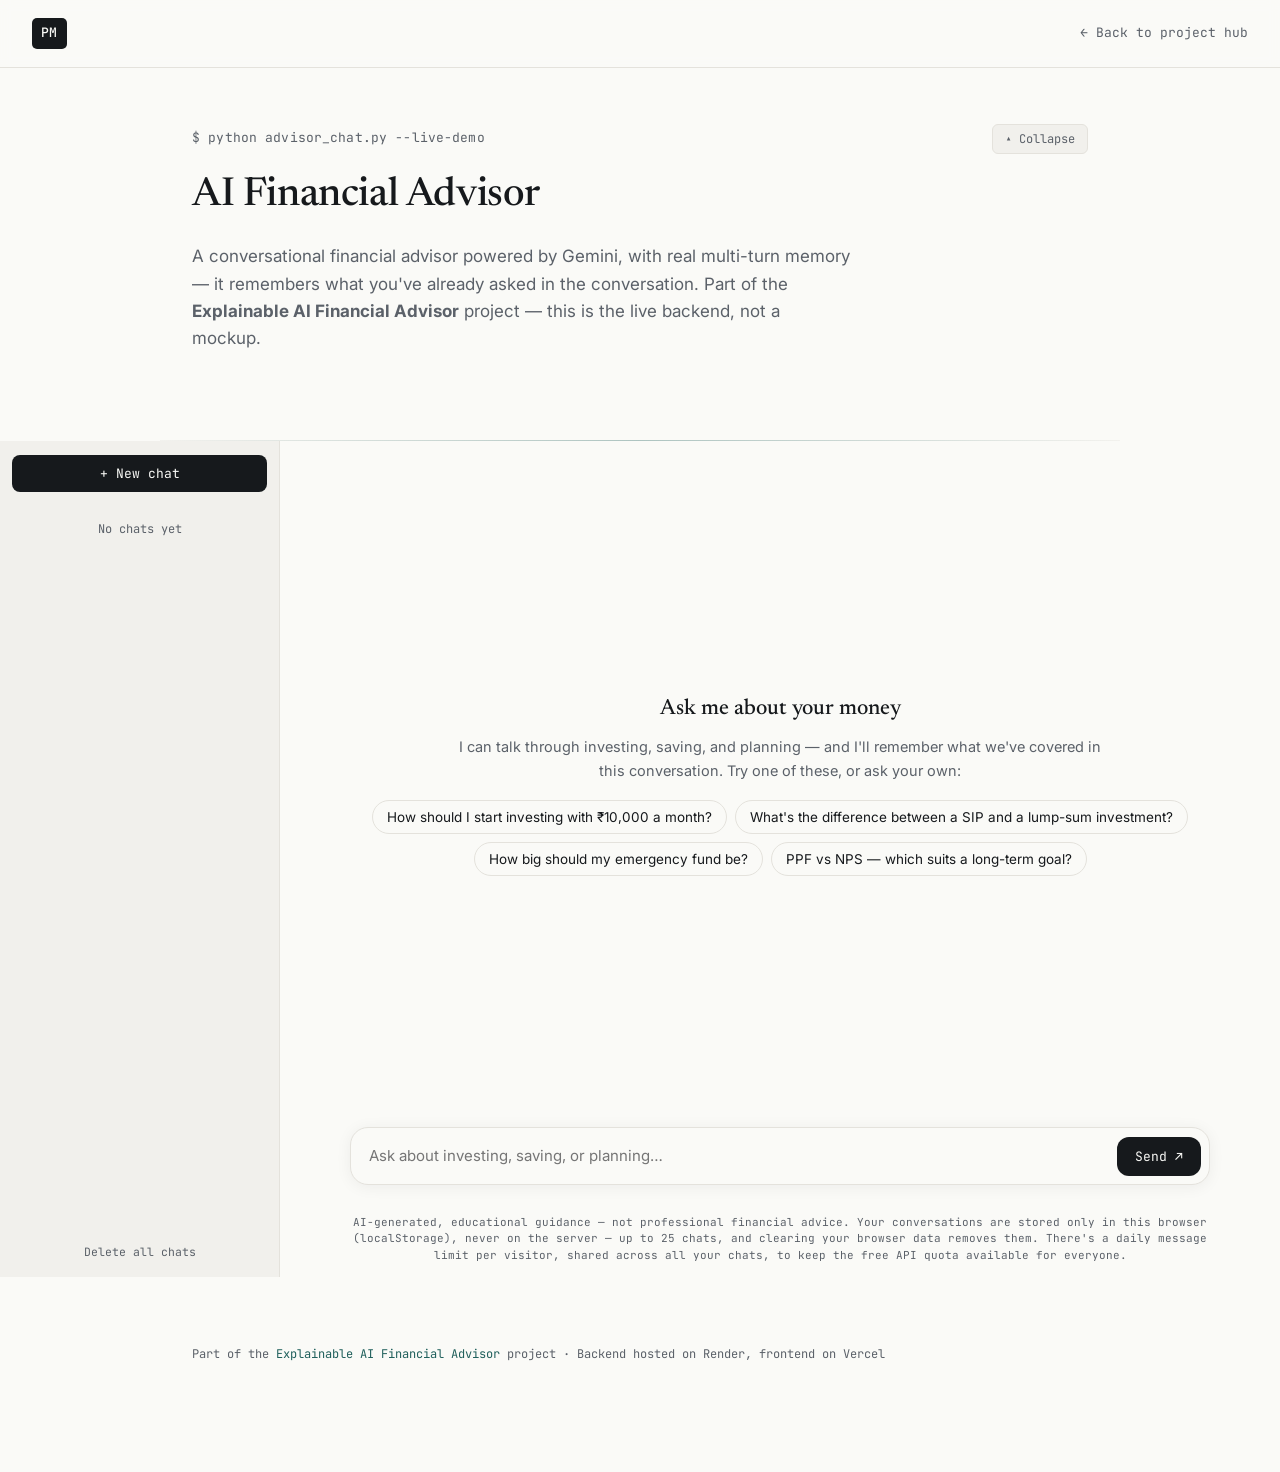
==== commit 61658afb: "UI rework Chatbot" ====
--- a/chatbot.html
+++ b/chatbot.html
@@ -22,7 +22,27 @@
   </nav>
 </header>
 
-<main class="chat-page">
+<main class="chat-page" id="chat-page">
+
+  <!-- ABOUT THIS PAGE: the portfolio's terminal-line intro. Collapsible (button
+       below) so the chat can use the whole screen; the choice is remembered. -->
+  <section class="hero-section chat-about" id="chat-about">
+    <div class="chat-about-head">
+      <p class="terminal-line terminal-label">$ python advisor_chat.py --live-demo</p>
+      <button type="button" id="chat-about-toggle" class="chat-chip" aria-expanded="true" aria-controls="chat-about-body">▴ Collapse</button>
+    </div>
+    <div id="chat-about-body" class="chat-about-body">
+      <h1 class="hero-headline">AI Financial Advisor</h1>
+      <p class="hero-intro">
+        A conversational financial advisor powered by Gemini, with real multi-turn
+        memory — it remembers what you've already asked in the conversation. Part of
+        the <strong>Explainable AI Financial Advisor</strong> project — this is the live
+        backend, not a mockup.
+      </p>
+    </div>
+  </section>
+
+  <hr class="divider" />
 
   <!-- Full-width app shell: conversation list on the left, chat fills the rest.
        IDs/classes below are what chatbot.js hooks into — keep them as-is. -->
@@ -38,18 +58,9 @@
     <!-- MAIN: active conversation -->
     <div class="chat-main">
 
-      <div class="chat-topbar">
+      <!-- Narrow screens only: holds the button that opens the chat list -->
+      <div class="chat-mobilebar">
         <button type="button" id="chat-sidebar-toggle" class="chat-chip chat-sidebar-toggle" aria-expanded="false" aria-controls="chat-sidebar">☰ Chats</button>
-        <div class="chat-topbar-text">
-          <p class="terminal-line terminal-label">$ python advisor_chat.py --live-demo</p>
-          <h1 class="chat-title">AI Financial Advisor</h1>
-          <p class="chat-intro">
-            A conversational financial advisor powered by Gemini, with real multi-turn
-            memory — it remembers what you've already asked in the conversation. Part of
-            the <strong>Explainable AI Financial Advisor</strong> project — this is the live
-            backend, not a mockup.
-          </p>
-        </div>
       </div>
 
       <div id="chat-window" class="chat-window" role="log" aria-live="polite" aria-label="Conversation with the AI financial advisor"></div>
@@ -86,6 +97,28 @@
 
 <script src="chatbot.js"></script>
 
+<script>
+  // Collapse / expand the "about this page" section (remembered per browser).
+  (function () {
+    var page = document.getElementById("chat-page");
+    var btn = document.getElementById("chat-about-toggle");
+    var KEY = "pm_chatbot_about_collapsed";
+    function apply(collapsed) {
+      page.classList.toggle("about-collapsed", collapsed);
+      btn.setAttribute("aria-expanded", String(!collapsed));
+      btn.textContent = collapsed ? "▾ About this page" : "▴ Collapse";
+    }
+    var saved = null;
+    try { saved = localStorage.getItem(KEY); } catch (e) {}
+    apply(saved === "1");
+    btn.addEventListener("click", function () {
+      var collapsed = !page.classList.contains("about-collapsed");
+      apply(collapsed);
+      try { localStorage.setItem(KEY, collapsed ? "1" : "0"); } catch (e) {}
+    });
+  })();
+</script>
+
 <!-- Vercel Web Analytics -->
 <script>
   window.va = window.va || function () {
--- a/chatbot.css
+++ b/chatbot.css
@@ -33,13 +33,17 @@
   cursor: not-allowed;
 }
 
-/* ===== PAGE SHELL: full-viewport app, not a centered 960px column =====
-   chatbot.html no longer uses .page / .content-section from styles.css, so
-   the fixed content width and hover-card effect don't apply here. The app
-   fills the screen below the sticky header (64px ≈ its height); the footer
-   sits just below and is reached by scrolling. --chat-column is the reading
-   width of the messages/composer, centered inside the (much wider) chat area. */
-.chat-page { --chat-column: 860px; }
+/* ===== PAGE SHELL =====
+   Top of the page keeps the portfolio's usual look (about section + divider,
+   using styles.css). Below the divider the chat app breaks out of the fixed
+   960px column and spans the full screen width. Its height is one screen
+   minus the sticky header (64px ≈ its height), so once it's scrolled into
+   view the whole chat fits on screen. --chat-column is the reading width of
+   the messages/composer, centered inside the wide chat area. */
+.chat-page {
+  --chat-column: 860px;
+  --about-bar-h: 58px; /* height of the collapsed about bar + divider */
+}
 .chat-layout {
   display: grid;
   grid-template-columns: 280px minmax(0, 1fr);
@@ -54,33 +58,30 @@
   min-height: 0;
 }
 
-/* Slim title strip replaces the old big hero section */
-.chat-topbar {
+/* Collapse the about section down to just its terminal line + toggle button,
+   and grow the chat by exactly that much so everything still fits one screen. */
+.chat-about { padding-top: 56px; }
+.chat-about-head {
   display: flex;
   align-items: center;
-  gap: 14px;
-  padding: 14px 28px;
+  justify-content: space-between;
+  gap: 12px;
+}
+.chat-about-head .terminal-line { margin: 0; }
+.chat-about-body { margin-top: 20px; }
+.chat-about .hero-headline { font-size: clamp(28px, 4.5vw, 40px); }
+.chat-page.about-collapsed .chat-about { padding-top: 12px; padding-bottom: 12px; }
+.chat-page.about-collapsed .chat-about-body { display: none; }
+.chat-page.about-collapsed .chat-layout {
+  height: calc(100dvh - 64px - var(--about-bar-h));
+}
+
+/* Narrow screens only: slim bar holding the "☰ Chats" button */
+.chat-mobilebar {
+  display: none;
+  padding: 10px 16px;
   border-bottom: 1px solid var(--color-hairline);
 }
-.chat-topbar-text { min-width: 0; }
-.chat-topbar .terminal-line { margin: 0 0 2px 0; font-size: 12px; }
-.chat-title {
-  font-family: var(--font-serif);
-  font-weight: 500;
-  font-size: 24px;
-  line-height: 1.2;
-  margin: 0;
-}
-.chat-intro {
-  font-size: 13px;
-  line-height: 1.5;
-  color: var(--color-muted);
-  max-width: 760px;
-  margin: 4px 0 0 0;
-}
-
-/* Only shown on narrow screens, where the sidebar becomes a slide-over */
-.chat-sidebar-toggle { display: none; flex-shrink: 0; }
 
 /* ===== SIDEBAR ===== */
 .chat-sidebar {
@@ -408,7 +409,7 @@
    (chatbot.js toggles .sidebar-open on #chat-layout). */
 @media (max-width: 800px) {
   .chat-layout { grid-template-columns: 1fr; height: calc(100dvh - 56px); }
-  .chat-sidebar-toggle { display: inline-block; }
+  .chat-mobilebar { display: block; }
   .chat-sidebar {
     display: none;
     position: absolute;
@@ -420,16 +421,10 @@
     box-shadow: 8px 0 32px rgba(22, 25, 28, 0.14);
   }
   .chat-layout.sidebar-open .chat-sidebar { display: flex; }
-  .chat-intro {
-    display: -webkit-box;
-    -webkit-line-clamp: 2;
-    -webkit-box-orient: vertical;
-    overflow: hidden;
-  }
 }
 @media (max-width: 640px) {
-  .chat-topbar { padding: 12px 16px; }
-  .chat-title { font-size: 20px; }
+  .chat-about { padding: 40px 20px 32px 20px; }
+  .chat-page.about-collapsed .chat-about { padding: 12px 20px; }
   .chat-window { padding-top: 20px; gap: 20px; }
   .chat-msg-user { max-width: 88%; }
 }
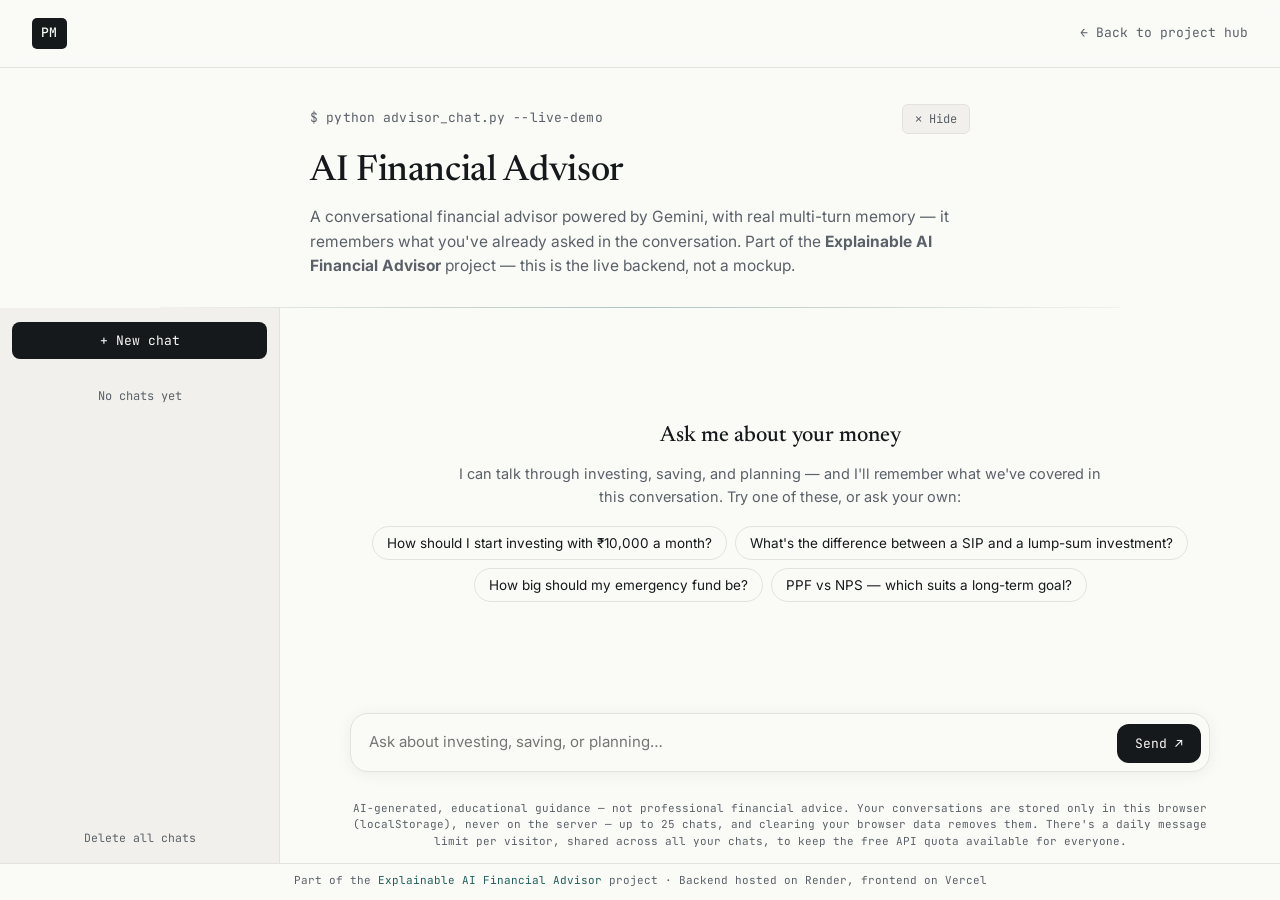
==== commit 1dc19407: "Final UI rework for Chatbot" ====
--- a/chatbot.html
+++ b/chatbot.html
@@ -13,23 +13,26 @@
 <link rel="stylesheet" href="chatbot.css" />
 <script src="warmup.js"></script>
 </head>
-<body>
+<body class="chat-body">
+<script>try { if (localStorage.getItem("pm_chatbot_about_collapsed") === "1") document.body.classList.add("about-collapsed"); } catch (e) {}</script>
 
 <header class="site-header">
   <a href="index.html#top" class="site-logo"><span>PM</span></a>
   <nav class="site-nav">
+    <button type="button" id="chat-about-open" class="chat-chip chat-about-open" aria-expanded="true" aria-controls="chat-about">ⓘ About this page</button>
     <a href="project.html">← Back to project hub</a>
   </nav>
 </header>
 
-<main class="chat-page" id="chat-page">
+<main class="chat-page">
 
-  <!-- ABOUT THIS PAGE: the portfolio's terminal-line intro. Collapsible (button
-       below) so the chat can use the whole screen; the choice is remembered. -->
+  <!-- ABOUT THIS PAGE: the portfolio's terminal-line intro. "✕ Hide" removes it
+       completely (chat then gets the whole screen); the "ⓘ About this page"
+       button in the header brings it back. The choice is remembered. -->
   <section class="hero-section chat-about" id="chat-about">
     <div class="chat-about-head">
       <p class="terminal-line terminal-label">$ python advisor_chat.py --live-demo</p>
-      <button type="button" id="chat-about-toggle" class="chat-chip" aria-expanded="true" aria-controls="chat-about-body">▴ Collapse</button>
+      <button type="button" id="chat-about-toggle" class="chat-chip" aria-expanded="true" aria-controls="chat-about">✕ Hide</button>
     </div>
     <div id="chat-about-body" class="chat-about-body">
       <h1 class="hero-headline">AI Financial Advisor</h1>
@@ -42,7 +45,7 @@
     </div>
   </section>
 
-  <hr class="divider" />
+  <hr class="divider chat-divider" />
 
   <!-- Full-width app shell: conversation list on the left, chat fills the rest.
        IDs/classes below are what chatbot.js hooks into — keep them as-is. -->
@@ -98,24 +101,24 @@
 <script src="chatbot.js"></script>
 
 <script>
-  // Collapse / expand the "about this page" section (remembered per browser).
+  // Hide / show the "about this page" section (remembered per browser).
   (function () {
-    var page = document.getElementById("chat-page");
-    var btn = document.getElementById("chat-about-toggle");
+    var body = document.body;
+    var hideBtn = document.getElementById("chat-about-toggle");
+    var showBtn = document.getElementById("chat-about-open");
     var KEY = "pm_chatbot_about_collapsed";
-    function apply(collapsed) {
-      page.classList.toggle("about-collapsed", collapsed);
-      btn.setAttribute("aria-expanded", String(!collapsed));
-      btn.textContent = collapsed ? "▾ About this page" : "▴ Collapse";
+    function apply(hidden) {
+      body.classList.toggle("about-collapsed", hidden);
+      hideBtn.setAttribute("aria-expanded", String(!hidden));
+      showBtn.setAttribute("aria-expanded", String(!hidden));
     }
-    var saved = null;
-    try { saved = localStorage.getItem(KEY); } catch (e) {}
-    apply(saved === "1");
-    btn.addEventListener("click", function () {
-      var collapsed = !page.classList.contains("about-collapsed");
-      apply(collapsed);
-      try { localStorage.setItem(KEY, collapsed ? "1" : "0"); } catch (e) {}
-    });
+    function set(hidden) {
+      apply(hidden);
+      try { localStorage.setItem(KEY, hidden ? "1" : "0"); } catch (e) {}
+    }
+    apply(body.classList.contains("about-collapsed"));
+    hideBtn.addEventListener("click", function () { set(true); });
+    showBtn.addEventListener("click", function () { set(false); });
   })();
 </script>
 
--- a/chatbot.css
+++ b/chatbot.css
@@ -34,23 +34,41 @@
 }
 
 /* ===== PAGE SHELL =====
-   Top of the page keeps the portfolio's usual look (about section + divider,
-   using styles.css). Below the divider the chat app breaks out of the fixed
-   960px column and spans the full screen width. Its height is one screen
-   minus the sticky header (64px ≈ its height), so once it's scrolled into
-   view the whole chat fits on screen. --chat-column is the reading width of
-   the messages/composer, centered inside the wide chat area. */
+   The whole page is exactly one screen tall: sticky header, then (optional)
+   about section + divider, then the chat, then a slim footer line. The chat
+   takes whatever height is left, so it never runs off the bottom of the
+   screen, and it grows to fill everything once the about section is hidden.
+   Below the divider the chat breaks out of styles.css's fixed 960px column
+   and spans the full width. --chat-column is the reading width of the
+   messages/composer, centered inside the wide chat area. */
+.chat-body {
+  height: 100dvh;
+  display: flex;
+  flex-direction: column;
+}
+.chat-body .site-header { flex-shrink: 0; }
 .chat-page {
   --chat-column: 860px;
-  --about-bar-h: 58px; /* height of the collapsed about bar + divider */
+  flex: 1;
+  min-height: 0;
+  display: flex;
+  flex-direction: column;
+  overflow-y: auto; /* only kicks in on very short screens */
 }
 .chat-layout {
+  flex: 1 0 320px;
   display: grid;
   grid-template-columns: 280px minmax(0, 1fr);
-  height: calc(100dvh - 64px);
-  min-height: 480px;
+  grid-template-rows: minmax(0, 1fr);
   position: relative;
 }
+/* Footer shrinks to one slim line so it doesn't steal chat space */
+.chat-body .site-footer {
+  flex-shrink: 0;
+  padding: 8px 0 10px 0;
+  border-top: 1px solid var(--color-hairline);
+}
+.chat-body .footer-meta { margin: 0; font-size: 11px; text-align: center; }
 .chat-main {
   display: flex;
   flex-direction: column;
@@ -58,9 +76,22 @@
   min-height: 0;
 }
 
-/* Collapse the about section down to just its terminal line + toggle button,
-   and grow the chat by exactly that much so everything still fits one screen. */
-.chat-about { padding-top: 56px; }
+/* About section: compact version of the portfolio hero. Hiding it removes it
+   (and the divider) entirely — nothing is left behind. The ".hero-section:hover"
+   floating-card effect from styles.css only makes sense over the dot-wave
+   animation, which this page doesn't have, so it's switched off here. */
+.chat-about {
+  flex-shrink: 0;
+  padding: 36px 32px 28px 32px;
+  max-height: 50dvh;
+  overflow-y: auto;
+}
+.chat-about:hover,
+.chat-about:focus-within {
+  background-color: transparent;
+  backdrop-filter: none;
+  box-shadow: none;
+}
 .chat-about-head {
   display: flex;
   align-items: center;
@@ -68,13 +99,22 @@
   gap: 12px;
 }
 .chat-about-head .terminal-line { margin: 0; }
-.chat-about-body { margin-top: 20px; }
-.chat-about .hero-headline { font-size: clamp(28px, 4.5vw, 40px); }
-.chat-page.about-collapsed .chat-about { padding-top: 12px; padding-bottom: 12px; }
-.chat-page.about-collapsed .chat-about-body { display: none; }
-.chat-page.about-collapsed .chat-layout {
-  height: calc(100dvh - 64px - var(--about-bar-h));
-}
+.chat-about-body { margin-top: 18px; }
+.chat-about .hero-headline {
+  font-size: clamp(26px, 4vw, 36px);
+  margin-bottom: 12px;
+}
+.chat-about .hero-intro {
+  font-size: 15.5px;
+  margin-bottom: 0;
+}
+.chat-divider { flex-shrink: 0; width: 100%; }
+
+.chat-about-open { display: none; }
+.chat-body.about-collapsed .chat-about,
+.chat-body.about-collapsed .chat-divider { display: none; }
+.chat-body.about-collapsed .chat-about-open { display: inline-block; }
+.site-nav { align-items: center; }
 
 /* Narrow screens only: slim bar holding the "☰ Chats" button */
 .chat-mobilebar {
@@ -408,7 +448,7 @@
 /* Narrow screens: sidebar becomes a slide-over panel opened by "☰ Chats"
    (chatbot.js toggles .sidebar-open on #chat-layout). */
 @media (max-width: 800px) {
-  .chat-layout { grid-template-columns: 1fr; height: calc(100dvh - 56px); }
+  .chat-layout { grid-template-columns: 1fr; }
   .chat-mobilebar { display: block; }
   .chat-sidebar {
     display: none;
@@ -423,8 +463,7 @@
   .chat-layout.sidebar-open .chat-sidebar { display: flex; }
 }
 @media (max-width: 640px) {
-  .chat-about { padding: 40px 20px 32px 20px; }
-  .chat-page.about-collapsed .chat-about { padding: 12px 20px; }
+  .chat-about { padding: 24px 20px 20px 20px; }
   .chat-window { padding-top: 20px; gap: 20px; }
   .chat-msg-user { max-width: 88%; }
 }
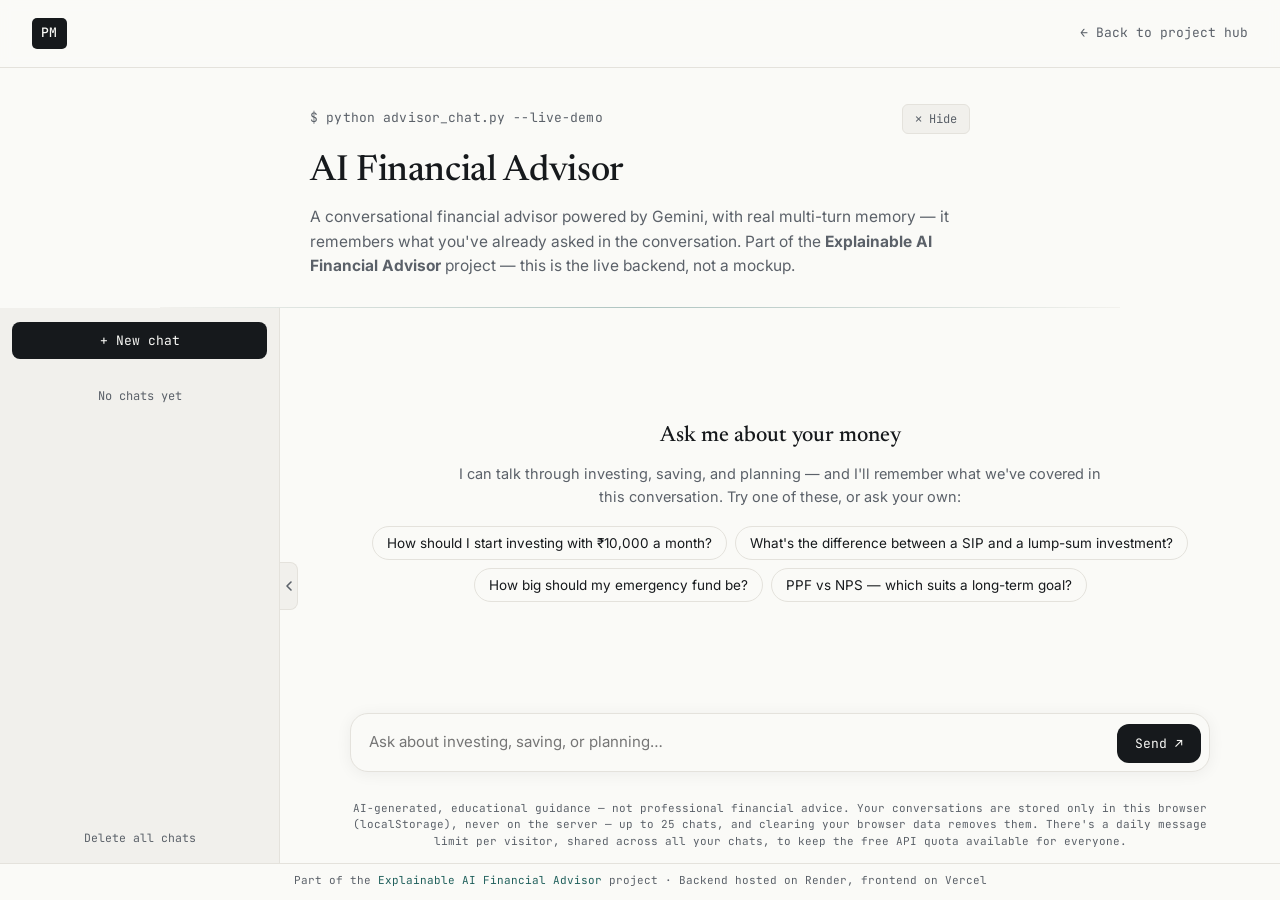
==== commit 369c4e97: "New UI bug fixes for chatbot" ====
--- a/chatbot.html
+++ b/chatbot.html
@@ -19,7 +19,7 @@
 <header class="site-header">
   <a href="index.html#top" class="site-logo"><span>PM</span></a>
   <nav class="site-nav">
-    <button type="button" id="chat-about-open" class="chat-chip chat-about-open" aria-expanded="true" aria-controls="chat-about">ⓘ About this page</button>
+    <button type="button" id="chat-about-open" class="chat-chip chat-about-open" aria-expanded="true" aria-controls="chat-about"><svg class="chat-icon" viewBox="0 0 16 16" aria-hidden="true" focusable="false"><circle cx="8" cy="8" r="6.5" fill="none" stroke="currentColor" stroke-width="1.3"/><circle cx="8" cy="4.9" r="0.95" fill="currentColor"/><path d="M8 7.3v4.4" stroke="currentColor" stroke-width="1.4" stroke-linecap="round"/></svg>About this page</button>
     <a href="project.html">← Back to project hub</a>
   </nav>
 </header>
@@ -86,6 +86,15 @@
       </div>
 
     </div>
+
+    <!-- Sidebar drag-to-resize handle + hide/show tab (positioned over the seam) -->
+    <div id="chat-resizer" class="chat-resizer" role="separator" aria-orientation="vertical"
+         aria-label="Resize chat list" aria-controls="chat-sidebar" tabindex="0"
+         aria-valuemin="200" aria-valuemax="480" aria-valuenow="280"></div>
+    <button type="button" id="chat-sidebar-collapse" class="chat-sidebar-collapse"
+            aria-expanded="true" aria-controls="chat-sidebar" aria-label="Hide chat list" title="Hide chat list">
+      <svg viewBox="0 0 12 12" aria-hidden="true" focusable="false"><path d="M8 2 4 6l4 4" fill="none" stroke="currentColor" stroke-width="1.6" stroke-linecap="round" stroke-linejoin="round"/></svg>
+    </button>
   </div>
 
 </main>
@@ -122,6 +131,79 @@
   })();
 </script>
 
+<script>
+  // Sidebar: drag the seam to resize, click the tab to hide / show (both remembered).
+  (function () {
+    var layout = document.getElementById("chat-layout");
+    var handle = document.getElementById("chat-resizer");
+    var toggle = document.getElementById("chat-sidebar-collapse");
+    if (!layout || !handle || !toggle) return;
+    var W_KEY = "pm_chatbot_sidebar_width", C_KEY = "pm_chatbot_sidebar_collapsed";
+    var MIN = 200, MAX = 480, DEFAULT = 280;
+
+    function clamp(w) {
+      var max = Math.min(MAX, Math.max(MIN, layout.clientWidth * 0.5));
+      return Math.max(MIN, Math.min(max, w));
+    }
+    function setWidth(w, save) {
+      w = Math.round(clamp(w));
+      layout.style.setProperty("--sidebar-w", w + "px");
+      handle.setAttribute("aria-valuenow", String(w));
+      if (save) { try { localStorage.setItem(W_KEY, String(w)); } catch (e) {} }
+    }
+    function setCollapsed(c, save) {
+      layout.classList.toggle("sidebar-collapsed", c);
+      toggle.setAttribute("aria-expanded", String(!c));
+      var label = c ? "Show chat list" : "Hide chat list";
+      toggle.setAttribute("aria-label", label);
+      toggle.title = label;
+      if (save) { try { localStorage.setItem(C_KEY, c ? "1" : "0"); } catch (e) {} }
+    }
+    function currentWidth() {
+      return parseInt(layout.style.getPropertyValue("--sidebar-w"), 10) || DEFAULT;
+    }
+
+    var saved = DEFAULT, collapsed = false;
+    try {
+      saved = parseInt(localStorage.getItem(W_KEY), 10) || DEFAULT;
+      collapsed = localStorage.getItem(C_KEY) === "1";
+    } catch (e) {}
+    setWidth(saved, false);
+    setCollapsed(collapsed, false);
+
+    toggle.addEventListener("click", function () {
+      setCollapsed(!layout.classList.contains("sidebar-collapsed"), true);
+    });
+
+    var dragging = false;
+    handle.addEventListener("pointerdown", function (e) {
+      dragging = true;
+      layout.classList.add("is-resizing");
+      try { handle.setPointerCapture(e.pointerId); } catch (err) {}
+      e.preventDefault();
+    });
+    handle.addEventListener("pointermove", function (e) {
+      if (!dragging) return;
+      setWidth(e.clientX - layout.getBoundingClientRect().left, false);
+    });
+    function stop(e) {
+      if (!dragging) return;
+      dragging = false;
+      layout.classList.remove("is-resizing");
+      try { handle.releasePointerCapture(e.pointerId); } catch (err) {}
+      setWidth(currentWidth(), true);
+    }
+    handle.addEventListener("pointerup", stop);
+    handle.addEventListener("pointercancel", stop);
+    handle.addEventListener("dblclick", function () { setWidth(DEFAULT, true); });
+    handle.addEventListener("keydown", function (e) {
+      if (e.key === "ArrowLeft") { setWidth(currentWidth() - 16, true); e.preventDefault(); }
+      else if (e.key === "ArrowRight") { setWidth(currentWidth() + 16, true); e.preventDefault(); }
+    });
+    window.addEventListener("resize", function () { setWidth(currentWidth(), false); });
+  })();
+</script>
+
 <!-- Vercel Web Analytics -->
 <script>
   window.va = window.va || function () {
--- a/chatbot.css
+++ b/chatbot.css
@@ -45,6 +45,7 @@
   height: 100dvh;
   display: flex;
   flex-direction: column;
+  overflow: hidden; /* the page itself never scrolls; only the chat list and messages do */
 }
 .chat-body .site-header { flex-shrink: 0; }
 .chat-page {
@@ -56,7 +57,9 @@
   overflow-y: auto; /* only kicks in on very short screens */
 }
 .chat-layout {
-  flex: 1 0 320px;
+  flex: 1 1 0;      /* was "1 0 320px": the chat could not shrink, so the page overflowed and scrolled */
+  min-height: 240px;
+  overflow: hidden;
   display: grid;
   grid-template-columns: 280px minmax(0, 1fr);
   grid-template-rows: minmax(0, 1fr);
@@ -83,7 +86,7 @@
 .chat-about {
   flex-shrink: 0;
   padding: 36px 32px 28px 32px;
-  max-height: 50dvh;
+  max-height: 34dvh; /* leaves room so the chat + composer always fit on screen */
   overflow-y: auto;
 }
 .chat-about:hover,
@@ -129,6 +132,8 @@
   flex-direction: column;
   gap: 10px;
   height: 100%;
+  min-width: 0;
+  overflow: hidden;
   background: var(--color-tag-background);
   border-right: 1px solid var(--color-hairline);
   padding: 14px 12px;
@@ -390,6 +395,7 @@
    Same centered track as the messages. The textarea and Send button live
    inside one rounded box that highlights when focused. */
 .chat-composer {
+  flex-shrink: 0;
   padding: 0 max(20px, calc((100% - var(--chat-column)) / 2)) 14px;
 }
 .chat-form {
@@ -467,3 +473,74 @@
   .chat-window { padding-top: 20px; gap: 20px; }
   .chat-msg-user { max-width: 88%; }
 }
+
+/* ===== CRISP "ABOUT" ICON (replaces the blurry ⓘ glyph) ===== */
+.chat-chip .chat-icon {
+  width: 14px;
+  height: 14px;
+  margin-right: 6px;
+  vertical-align: -2px;
+  flex-shrink: 0;
+}
+
+/* ===== RESIZABLE / COLLAPSIBLE SIDEBAR (desktop only) =====
+   chatbot.js is untouched: the width lives in the --sidebar-w variable on
+   #chat-layout, and collapsing just adds .sidebar-collapsed to it. */
+.chat-resizer,
+.chat-sidebar-collapse { display: none; }
+
+@media (min-width: 801px) {
+  .chat-layout { grid-template-columns: var(--sidebar-w, 280px) minmax(0, 1fr); }
+  .chat-layout.sidebar-collapsed { grid-template-columns: 0 minmax(0, 1fr); }
+  .chat-layout.sidebar-collapsed .chat-sidebar {
+    visibility: hidden;
+    padding: 0;
+    border-right: none;
+  }
+
+  /* Drag handle on the seam between sidebar and chat */
+  .chat-resizer {
+    display: block;
+    position: absolute;
+    top: 0;
+    bottom: 0;
+    left: calc(var(--sidebar-w, 280px) - 3px);
+    width: 6px;
+    z-index: 4;
+    cursor: col-resize;
+    touch-action: none;
+    background: transparent;
+    transition: background 150ms ease;
+  }
+  .chat-resizer:hover,
+  .chat-resizer:focus-visible,
+  .chat-layout.is-resizing .chat-resizer { background: var(--color-accent); outline: none; opacity: 0.5; }
+  .chat-layout.sidebar-collapsed .chat-resizer { display: none; }
+  .chat-layout.is-resizing { user-select: none; cursor: col-resize; }
+
+  /* Small tab on the seam: hides / shows the sidebar */
+  .chat-sidebar-collapse {
+    display: flex;
+    align-items: center;
+    justify-content: center;
+    position: absolute;
+    top: 50%;
+    left: var(--sidebar-w, 280px);
+    transform: translateY(-50%);
+    z-index: 5;
+    width: 18px;
+    height: 48px;
+    padding: 0;
+    color: var(--color-muted);
+    background: var(--color-tag-background);
+    border: 1px solid var(--color-hairline);
+    border-left: none;
+    border-radius: 0 8px 8px 0;
+    cursor: pointer;
+    transition: color 150ms ease, border-color 150ms ease;
+  }
+  .chat-sidebar-collapse:hover { color: var(--color-ink); border-color: var(--color-accent); }
+  .chat-sidebar-collapse svg { width: 12px; height: 12px; transition: transform 150ms ease; }
+  .chat-layout.sidebar-collapsed .chat-sidebar-collapse { left: 0; }
+  .chat-layout.sidebar-collapsed .chat-sidebar-collapse svg { transform: rotate(180deg); }
+}
